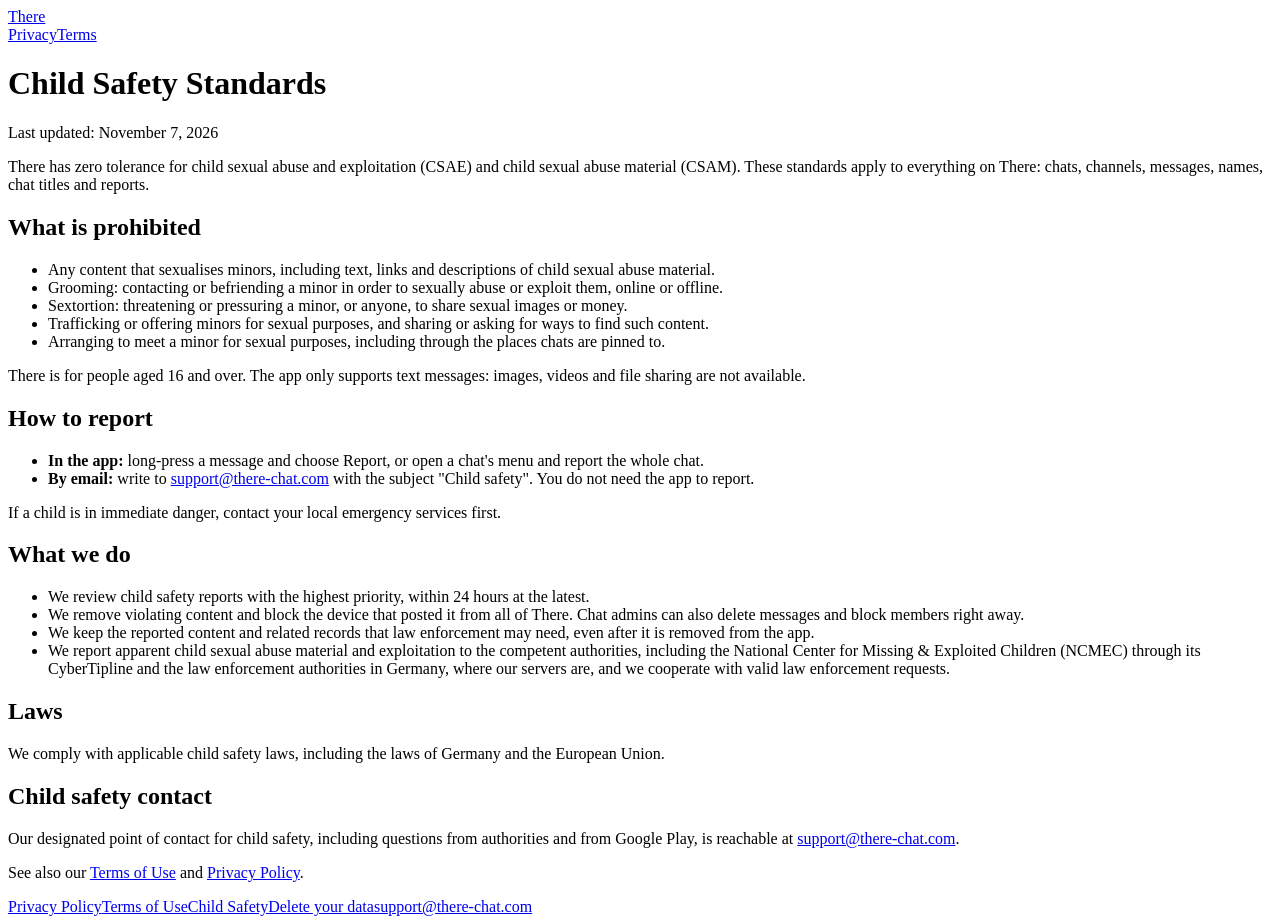
==== web/child-safety/index.html @ 6d642081 "Child Safety Standards page and "Child safety" report reason there-chat.com/child-safety/ publishes " ====
<!doctype html>
<html lang="en">
<head>
<meta charset="utf-8">
<meta name="viewport" content="width=device-width, initial-scale=1">
<title>Child Safety Standards · There</title>
<meta name="description" content="There's standards against child sexual abuse and exploitation.">
<link rel="stylesheet" href="/style.css">
</head>
<body>
<header class="site">
  <div class="wrap">
    <a class="brand" href="/">There</a>
    <nav><a href="/privacy/">Privacy</a><a href="/terms/">Terms</a></nav>
  </div>
</header>

<main class="wrap doc">
  <h1>Child Safety Standards</h1>
  <p class="updated">Last updated: November 7, 2026</p>

  <p>There has zero tolerance for child sexual abuse and exploitation (CSAE) and child sexual abuse material (CSAM). These standards apply to everything on There: chats, channels, messages, names, chat titles and reports.</p>

  <h2>What is prohibited</h2>
  <ul>
    <li>Any content that sexualises minors, including text, links and descriptions of child sexual abuse material.</li>
    <li>Grooming: contacting or befriending a minor in order to sexually abuse or exploit them, online or offline.</li>
    <li>Sextortion: threatening or pressuring a minor, or anyone, to share sexual images or money.</li>
    <li>Trafficking or offering minors for sexual purposes, and sharing or asking for ways to find such content.</li>
    <li>Arranging to meet a minor for sexual purposes, including through the places chats are pinned to.</li>
  </ul>
  <p>There is for people aged 16 and over. The app only supports text messages: images, videos and file sharing are not available.</p>

  <h2>How to report</h2>
  <ul>
    <li><b>In the app:</b> long-press a message and choose Report, or open a chat's menu and report the whole chat.</li>
    <li><b>By email:</b> write to <a href="mailto:support@there-chat.com?subject=Child%20safety">support@there-chat.com</a> with the subject "Child safety". You do not need the app to report.</li>
  </ul>
  <p>If a child is in immediate danger, contact your local emergency services first.</p>

  <h2>What we do</h2>
  <ul>
    <li>We review child safety reports with the highest priority, within 24 hours at the latest.</li>
    <li>We remove violating content and block the device that posted it from all of There. Chat admins can also delete messages and block members right away.</li>
    <li>We keep the reported content and related records that law enforcement may need, even after it is removed from the app.</li>
    <li>We report apparent child sexual abuse material and exploitation to the competent authorities, including the National Center for Missing &amp; Exploited Children (NCMEC) through its CyberTipline and the law enforcement authorities in Germany, where our servers are, and we cooperate with valid law enforcement requests.</li>
  </ul>

  <h2>Laws</h2>
  <p>We comply with applicable child safety laws, including the laws of Germany and the European Union.</p>

  <h2>Child safety contact</h2>
  <p>Our designated point of contact for child safety, including questions from authorities and from Google Play, is reachable at <a href="mailto:support@there-chat.com?subject=Child%20safety">support@there-chat.com</a>.</p>
  <p>See also our <a href="/terms/">Terms of Use</a> and <a href="/privacy/">Privacy Policy</a>.</p>
</main>

<footer class="site">
  <div class="wrap">
    <a href="/privacy/">Privacy Policy</a><a href="/terms/">Terms of Use</a><a href="/child-safety/">Child Safety</a><a href="/deleteme/">Delete your data</a><a href="mailto:support@there-chat.com">support@there-chat.com</a>
  </div>
</footer>
</body>
</html>
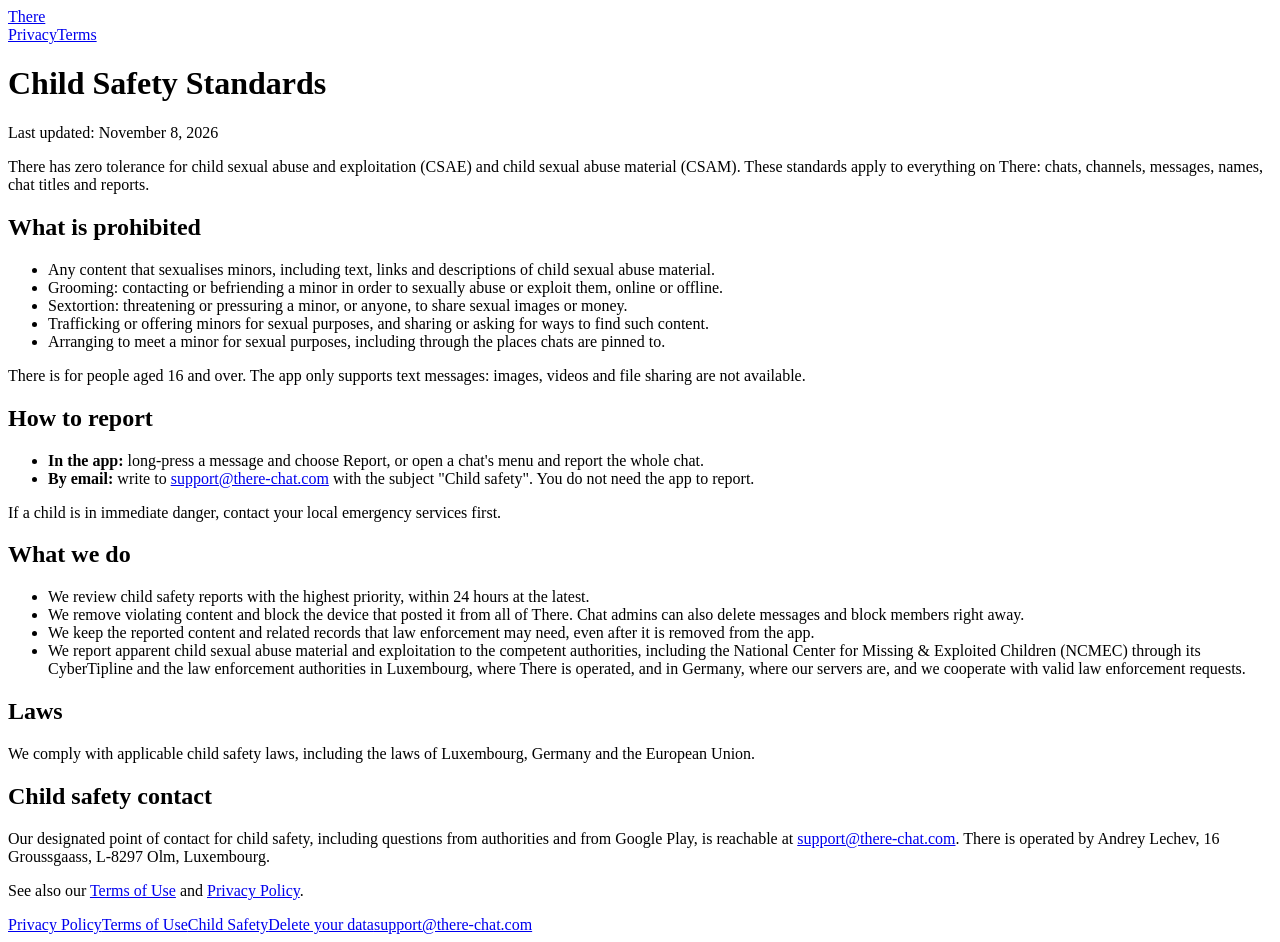
==== commit a997d1c4: "Deploy with GitHub Actions; operator details on the website - Workflows: server tests on push and PR" ====
--- a/web/child-safety/index.html
+++ b/web/child-safety/index.html
@@ -17,7 +17,7 @@
 
 <main class="wrap doc">
   <h1>Child Safety Standards</h1>
-  <p class="updated">Last updated: November 7, 2026</p>
+  <p class="updated">Last updated: November 8, 2026</p>
 
   <p>There has zero tolerance for child sexual abuse and exploitation (CSAE) and child sexual abuse material (CSAM). These standards apply to everything on There: chats, channels, messages, names, chat titles and reports.</p>
 
@@ -43,14 +43,14 @@
     <li>We review child safety reports with the highest priority, within 24 hours at the latest.</li>
     <li>We remove violating content and block the device that posted it from all of There. Chat admins can also delete messages and block members right away.</li>
     <li>We keep the reported content and related records that law enforcement may need, even after it is removed from the app.</li>
-    <li>We report apparent child sexual abuse material and exploitation to the competent authorities, including the National Center for Missing &amp; Exploited Children (NCMEC) through its CyberTipline and the law enforcement authorities in Germany, where our servers are, and we cooperate with valid law enforcement requests.</li>
+    <li>We report apparent child sexual abuse material and exploitation to the competent authorities, including the National Center for Missing &amp; Exploited Children (NCMEC) through its CyberTipline and the law enforcement authorities in Luxembourg, where There is operated, and in Germany, where our servers are, and we cooperate with valid law enforcement requests.</li>
   </ul>
 
   <h2>Laws</h2>
-  <p>We comply with applicable child safety laws, including the laws of Germany and the European Union.</p>
+  <p>We comply with applicable child safety laws, including the laws of Luxembourg, Germany and the European Union.</p>
 
   <h2>Child safety contact</h2>
-  <p>Our designated point of contact for child safety, including questions from authorities and from Google Play, is reachable at <a href="mailto:support@there-chat.com?subject=Child%20safety">support@there-chat.com</a>.</p>
+  <p>Our designated point of contact for child safety, including questions from authorities and from Google Play, is reachable at <a href="mailto:support@there-chat.com?subject=Child%20safety">support@there-chat.com</a>. There is operated by Andrey Lechev, 16 Groussgaass, L-8297 Olm, Luxembourg.</p>
   <p>See also our <a href="/terms/">Terms of Use</a> and <a href="/privacy/">Privacy Policy</a>.</p>
 </main>
 
